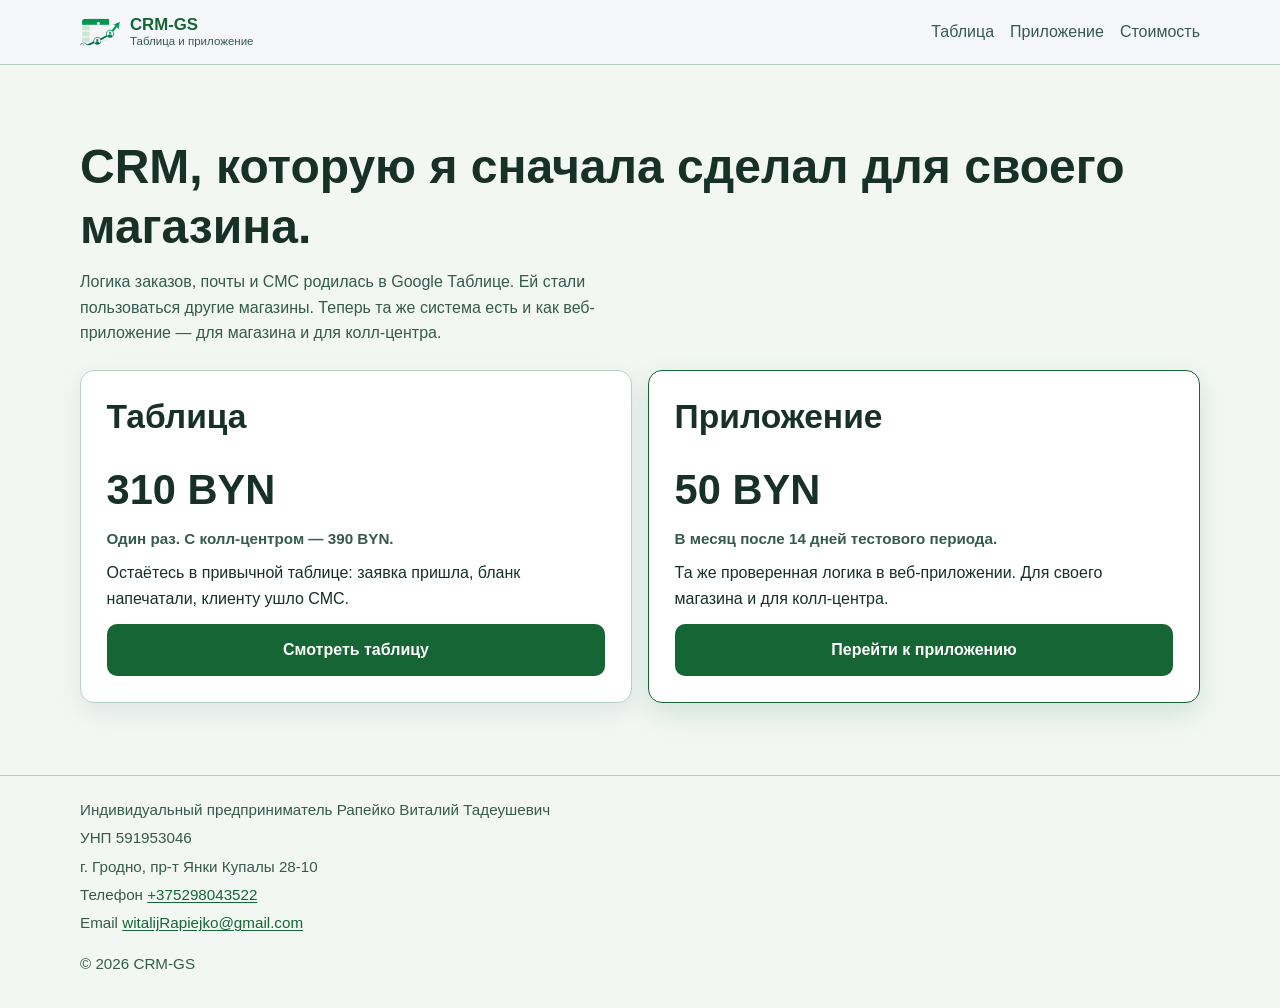
==== index.html @ 6dd7c304 "Разделить сайт на хаб, лендинг таблицы (/sheets/) и лендинг приложения (/app/); доработать форму зая" ====
<!doctype html>
<html lang="ru">
  <head>
    <meta name="facebook-domain-verification" content="3mnb32uqgi93ecxp4dsknbvhs05mfs" />
    <meta charset="UTF-8" />
    <meta name="viewport" content="width=device-width, initial-scale=1.0" />
    <title>CRM-GS — таблица и приложение для Белпочты и Европочты</title>
    <meta
      name="description"
      content="CRM-GS выросла из таблицы реального магазина. Та же логика теперь есть как Google Таблица за разовый платёж и как веб-приложение: 14 дней тестового периода, затем 50 BYN в месяц."
    />
    <link rel="canonical" href="https://crm-gs.online/" />
    <meta property="og:type" content="website" />
    <meta property="og:title" content="CRM-GS — таблица и приложение" />
    <meta
      property="og:description"
      content="Сначала таблица для своего магазина. Потом ею стали пользоваться другие. Теперь та же логика — веб-приложение."
    />
    <meta property="og:url" content="https://crm-gs.online/" />
    <meta property="og:image" content="https://crm-gs.online/assets/brand/og-image.jpg" />
    <link rel="icon" href="./assets/brand/favicon-32.png" sizes="32x32" type="image/png" />
    <link rel="apple-touch-icon" href="./assets/brand/apple-touch-icon.png" />
    <link rel="stylesheet" href="./styles.css" />
    <script defer src="./script.js?v=4"></script>
  </head>
  <body>
    <a class="skip-link" href="#main-content">Перейти к содержимому</a>
    <header class="site-header">
      <div class="container">
        <a class="brand" href="./">
          <img class="brand__logo" src="./assets/brand/logo-icon.png" alt="" width="40" height="40" decoding="async" />
          <span class="brand__text">
            <span class="brand__name">CRM-GS</span>
            <span class="brand__tagline">Таблица и приложение</span>
          </span>
        </a>
        <nav aria-label="Основная навигация">
          <ul class="nav-list">
            <li><a href="./sheets/">Таблица</a></li>
            <li><a href="./app/">Приложение</a></li>
            <li><a href="#offers">Стоимость</a></li>
          </ul>
        </nav>
      </div>
    </header>

    <main id="main-content">
      <section class="section" id="offers">
        <div class="container">
          <h1>CRM, которую я сначала сделал для своего магазина.</h1>
          <p class="lead">
            Логика заказов, почты и СМС родилась в Google Таблице. Ей стали пользоваться другие
            магазины. Теперь та же система есть и как веб-приложение — для магазина и для колл-центра.
          </p>
          <div class="product-choice">
            <article class="offer-card">
              <h2>Таблица</h2>
              <p class="price">310 BYN</p>
              <p class="price-note">Один раз. С колл-центром — 390 BYN.</p>
              <p>Остаётесь в привычной таблице: заявка пришла, бланк напечатали, клиенту ушло СМС.</p>
              <a class="btn btn-primary" href="./sheets/">Смотреть таблицу</a>
            </article>
            <article class="offer-card offer-card--featured">
              <h2>Приложение</h2>
              <p class="price">50 BYN</p>
              <p class="price-note">В месяц после 14 дней тестового периода.</p>
              <p>Та же проверенная логика в веб-приложении. Для своего магазина и для колл-центра.</p>
              <a class="btn btn-primary" href="./app/">Перейти к приложению</a>
            </article>
          </div>
        </div>
      </section>
    </main>

    <footer class="site-footer">
      <div class="container site-footer__inner">
        <address class="site-footer__legal">
          <p>Индивидуальный предприниматель Рапейко Виталий Тадеушевич</p>
          <p>УНП 591953046</p>
          <p>г. Гродно, пр-т Янки Купалы 28-10</p>
          <p>Телефон <a href="tel:+375298043522">+375298043522</a></p>
          <p>Email <a href="mailto:witalijRapiejko@gmail.com">witalijRapiejko@gmail.com</a></p>
        </address>
        <p class="site-footer__copy">© <span id="current-year"></span> CRM-GS</p>
      </div>
    </footer>
  </body>
</html>
---- styles.css ----
:root {
  --bg: #f2f7f4;
  --surface: #ffffff;
  --surface-soft: #e6f2eb;
  --text: #173028;
  --text-muted: #355b4d;
  --primary: #166534;
  --primary-hover: #14532d;
  --border: #b8d2c4;
  --shadow: 0 8px 24px rgba(15, 23, 42, 0.08);
  --shadow-soft: 0 10px 32px rgba(30, 41, 59, 0.1);
  --radius: 14px;
  --container: 1120px;
}

*,
*::before,
*::after {
  box-sizing: border-box;
}

html {
  scroll-behavior: smooth;
}

body {
  margin: 0;
  font-family: Inter, -apple-system, BlinkMacSystemFont, "Segoe UI", Roboto, sans-serif;
  line-height: 1.6;
  color: var(--text);
  background: var(--bg);
  overflow-x: hidden;
}

a {
  color: inherit;
}

.container {
  width: min(var(--container), calc(100% - 2rem));
  margin-inline: auto;
}

.skip-link {
  position: absolute;
  left: 0.5rem;
  top: -100%;
  z-index: 20;
  background: var(--primary);
  color: #fff;
  padding: 0.625rem 0.9rem;
  border-radius: 8px;
}

.skip-link:focus {
  top: 0.5rem;
}

.site-header {
  position: sticky;
  top: 0;
  z-index: 10;
  background: rgba(245, 247, 251, 0.88);
  backdrop-filter: blur(8px);
  border-bottom: 1px solid var(--border);
}

.site-header .container {
  display: flex;
  align-items: center;
  justify-content: space-between;
  gap: 1rem;
  min-height: 4rem;
}

.brand {
  display: inline-flex;
  align-items: center;
  gap: 0.625rem;
  text-decoration: none;
  color: inherit;
  flex-shrink: 0;
}

.brand__logo {
  display: block;
  width: 2.5rem;
  height: 2.5rem;
  object-fit: contain;
}

.brand__text {
  display: flex;
  flex-direction: column;
  line-height: 1.2;
}

.brand__name {
  font-weight: 700;
  font-size: 1.05rem;
  color: var(--primary);
}

.brand__tagline {
  font-weight: 500;
  font-size: 0.72rem;
  color: var(--text-muted);
}

.nav-list {
  display: flex;
  align-items: center;
  gap: 1rem;
  list-style: none;
  margin: 0;
  padding: 0;
}

.nav-list a {
  text-decoration: none;
  color: var(--text-muted);
  font-weight: 500;
}

.section {
  padding: 4.5rem 0;
}

.section-contrast {
  background: var(--surface-soft);
}

.hero-grid {
  display: grid;
  gap: 1.5rem;
  align-items: center;
}

.pain-grid,
.inside-grid,
.pricing-grid,
.author-card {
  display: grid;
  gap: 1.2rem;
  align-items: center;
}

h1,
h2,
h3 {
  margin: 0 0 0.75rem;
  line-height: 1.25;
}

h1 {
  font-size: clamp(1.85rem, 4.8vw, 3rem);
}

h2 {
  font-size: clamp(1.45rem, 3.2vw, 2.1rem);
}

h3 {
  font-size: 1.1rem;
}

p {
  margin: 0 0 0.8rem;
}

.lead {
  color: var(--text-muted);
  max-width: 64ch;
}

.btn {
  display: inline-flex;
  align-items: center;
  justify-content: center;
  cursor: pointer;
  margin-top: 1rem;
  padding: 0.75rem 1.2rem;
  border-radius: 10px;
  border: 1px solid transparent;
  text-decoration: none;
  font-weight: 600;
  transition: background 0.2s ease, transform 0.2s ease;
}

.btn-primary {
  background: var(--primary);
  color: #fff;
}

.btn-primary:hover {
  background: var(--primary-hover);
  transform: translateY(-1px);
}

.btn:focus-visible,
.nav-list a:focus-visible,
.faq-question:focus-visible {
  outline: 3px solid #86efac;
  outline-offset: 2px;
}

.btn-large {
  padding: 0.95rem 1.5rem;
  font-size: 1.05rem;
}

.media-placeholder {
  margin: 0;
  border: 2px dashed #7ba892;
  border-radius: var(--radius);
  padding: 1.6rem;
  min-height: 210px;
  display: grid;
  place-items: center;
  text-align: center;
  color: var(--text-muted);
  background: #fff;
  box-shadow: var(--shadow-soft);
}

.media-placeholder-large {
  min-height: 340px;
}

.media-collage {
  min-height: 208px;
  overflow: hidden;
  padding: 0;
}

.media-collage img {
  width: 100%;
  height: 100%;
  min-height: 208px;
  object-fit: cover;
  object-position: top;
  display: block;
}

.pain-list,
.steps-list,
.include-list {
  margin: 1.25rem 0 0;
  padding-left: 1.2rem;
}

.pain-list li,
.steps-list li,
.include-list li {
  margin-bottom: 0.65rem;
}

.reviews-grid {
  margin-top: 1.25rem;
  display: grid;
  gap: 1rem;
}

.review-card,
.offer-card,
.faq-item {
  background: var(--surface);
  border: 1px solid var(--border);
  border-radius: var(--radius);
  box-shadow: var(--shadow);
}

.review-card {
  padding: 1.1rem 1rem;
}

.review-head {
  display: flex;
  align-items: center;
  gap: 0.65rem;
  margin-bottom: 0.55rem;
}

.avatar-placeholder {
  width: 42px;
  height: 42px;
  border-radius: 999px;
  display: grid;
  place-items: center;
  background: #d1fae5;
  color: #065f46;
  font-weight: 700;
}

.review-author {
  margin: 0;
  font-weight: 700;
}

.review-meta {
  color: var(--text-muted);
  font-weight: 600;
  margin: 0.4rem 0 0;
}

.offer-card {
  padding: 1.6rem;
  display: flex;
  flex-direction: column;
  height: 100%;
}

.offer-card .include-list {
  flex: 1;
}

.offer-card .btn {
  margin-top: auto;
  width: 100%;
}

.price {
  font-size: clamp(1.8rem, 5vw, 2.6rem);
  margin: 0.4rem 0;
  font-weight: 800;
}

.price .price-note {
  font-weight: 500;
}

.price-note {
  color: var(--text-muted);
  font-size: 0.95rem;
  margin: -0.2rem 0 0.6rem;
  font-weight: 600;
}

.callcenter-flow {
  list-style: none;
  margin: 1.5rem 0 1rem;
  padding: 0;
  display: grid;
  gap: 0.75rem;
}

.callcenter-flow__step {
  background: var(--surface);
  border: 1px solid var(--border);
  border-radius: var(--radius);
  box-shadow: var(--shadow);
  padding: 1rem;
  display: grid;
  gap: 0.45rem;
}

.callcenter-flow__step p {
  margin: 0;
  font-weight: 500;
}

.callcenter-flow__num {
  width: 1.75rem;
  height: 1.75rem;
  border-radius: 999px;
  display: grid;
  place-items: center;
  background: var(--primary);
  color: #fff;
  font-weight: 700;
  font-size: 0.9rem;
}

.callcenter-benefits {
  list-style: none;
  margin: 0 0 1.5rem;
  padding: 0;
  display: flex;
  flex-wrap: wrap;
  gap: 0.5rem;
}

.callcenter-benefit {
  background: #d1fae5;
  color: #065f46;
  padding: 0.45rem 0.85rem;
  border-radius: 999px;
  font-weight: 600;
  font-size: 0.9rem;
}

.callcenter-partners-title {
  margin-top: 0.5rem;
}

.partner-grid {
  display: grid;
  gap: 1rem;
  margin-bottom: 1.25rem;
}

.partner-card {
  background: var(--surface);
  border: 1px solid var(--border);
  border-radius: var(--radius);
  box-shadow: var(--shadow);
  padding: 1.1rem;
  display: grid;
  gap: 0.65rem;
}

.partner-card h4 {
  margin: 0;
  font-size: 1.05rem;
  text-align: center;
}

.partner-card h4 a {
  color: var(--primary);
  font-weight: 600;
  text-decoration: none;
}

.partner-card h4 a:hover,
.partner-card h4 a:focus-visible {
  color: var(--primary-hover);
  text-decoration: underline;
}

.partner-card--featured {
  border-color: #93c5fd;
}

.partner-card__logo-wrap {
  background: #0a1628;
  border-radius: 10px;
  padding: 1rem;
  display: flex;
  align-items: center;
  justify-content: center;
  min-height: 120px;
}

.partner-card__logo-wrap img {
  max-height: 88px;
  width: auto;
  max-width: 100%;
  object-fit: contain;
}

.partner-card--generic {
  align-content: start;
}

.partner-card__icon {
  width: 64px;
  height: 64px;
  border-radius: 999px;
  display: grid;
  place-items: center;
  background: #d1fae5;
  color: #065f46;
  font-weight: 700;
  font-size: 1.15rem;
}

.pricing-tiers {
  display: grid;
  gap: 1rem;
  margin-top: 1.2rem;
  align-items: stretch;
}

.offer-card--featured {
  border-color: var(--primary);
  box-shadow: 0 10px 28px rgba(22, 101, 52, 0.14);
}

.pricing-contract {
  margin-top: 1.25rem;
  max-width: 280px;
}

.process-grid,
.features-grid {
  margin-top: 1.2rem;
  display: grid;
  gap: 1rem;
}

.process-video {
  margin-top: 1.2rem;
}

.pricing-grid {
  align-items: start;
}

.pricing-contact {
  margin: 1rem 0 0;
  color: var(--text-muted);
}

.pricing-contact a {
  color: var(--primary);
  font-weight: 600;
  text-decoration: none;
}

.pricing-contact a:hover,
.pricing-contact a:focus-visible {
  color: var(--primary-hover);
  text-decoration: underline;
}

.video-frame {
  position: relative;
  gap: 0.8rem;
  width: fit-content;
  max-width: 100%;
  margin-inline: auto;
}

.video-frame__media {
  width: auto;
  max-width: 100%;
  border-radius: 10px;
  background: #0f172a;
  max-height: 520px;
  display: block;
}

.video-frame__fallback {
  display: none;
  border: 1px dashed #6b8f7d;
  border-radius: 10px;
  padding: 0.9rem;
  color: var(--text-muted);
  background: #f6fbf8;
}

.video-frame.is-fallback .video-frame__media {
  display: none;
}

.video-frame.is-fallback .video-frame__fallback {
  display: block;
}

.process-step,
.feature-card {
  background: var(--surface);
  border: 1px solid var(--border);
  border-radius: var(--radius);
  box-shadow: var(--shadow);
  padding: 1rem;
}

.feature-media {
  overflow: hidden;
  padding: 0.6rem;
  min-height: 210px;
}

.feature-media img {
  width: 100%;
  height: 100%;
  min-height: 0;
  object-fit: contain;
  object-position: center;
  display: block;
}

.author-photo {
  min-height: 280px;
  overflow: hidden;
  padding: 0;
}

.author-photo img {
  width: 100%;
  height: 100%;
  min-height: 280px;
  object-fit: cover;
  display: block;
}

.inside-mockup {
  overflow: hidden;
  padding: 0;
}

.inside-mockup img {
  width: 100%;
  height: 100%;
  min-height: 280px;
  object-fit: cover;
  display: block;
}

.contract-visual {
  overflow: hidden;
  padding: 0;
  min-height: 0;
}

.contract-visual img {
  width: 100%;
  height: 100%;
  object-fit: cover;
  object-position: center;
  display: block;
  background: #fff;
}

.faq-list {
  display: grid;
  gap: 0.75rem;
  margin-top: 1.1rem;
}

.faq-item {
  padding: 0.95rem 1rem;
}

.faq-question {
  width: 100%;
  text-align: left;
  border: 0;
  background: transparent;
  font: inherit;
  font-weight: 700;
  cursor: pointer;
  padding: 0;
}

.faq-answer {
  margin-top: 0.65rem;
  color: var(--text-muted);
  display: none;
}

details.faq-item .faq-answer {
  display: block;
}

.features-more-title {
  margin-top: 2.5rem;
}

.btn-ghost {
  background: transparent;
  color: var(--text);
  border-color: var(--border);
  margin-left: 0.5rem;
}

.product-choice {
  display: grid;
  gap: 1rem;
  margin-top: 1.5rem;
}

.scenario-grid {
  display: grid;
  gap: 1rem;
}

.video-soon {
  min-height: 220px;
  display: grid;
  place-items: center;
  text-align: center;
  padding: 1.5rem;
}

.hero-actions {
  display: flex;
  flex-wrap: wrap;
  align-items: center;
  gap: 0.5rem;
}

.hero-actions .btn {
  margin-top: 0.4rem;
}

.faq-item.is-open .faq-answer {
  display: block;
}

.final-cta-section {
  background: linear-gradient(135deg, #d1fae5, #ecfdf3);
}

.site-footer {
  border-top: 1px solid var(--border);
  padding: 1.4rem 0 2rem;
  color: var(--text-muted);
  font-size: 0.95rem;
}

.site-footer__inner {
  display: grid;
  gap: 1rem;
}

.site-footer__legal {
  font-style: normal;
  margin: 0;
  display: grid;
  gap: 0.25rem;
}

.site-footer__legal p {
  margin: 0;
}

.site-footer__legal a {
  color: var(--primary);
  text-decoration: underline;
  text-underline-offset: 0.15em;
}

.site-footer__legal a:hover {
  color: var(--primary-hover);
}

.site-footer__copy {
  margin: 0;
}

.lead-modal[hidden] {
  display: none;
}

.lead-modal {
  position: fixed;
  inset: 0;
  z-index: 40;
  display: grid;
  place-items: center;
  padding: 1rem;
}

.lead-modal__overlay {
  position: absolute;
  inset: 0;
  background: rgba(15, 23, 42, 0.58);
}

.lead-modal__dialog {
  position: relative;
  width: min(560px, 100%);
  background: var(--surface);
  border-radius: var(--radius);
  border: 1px solid var(--border);
  box-shadow: var(--shadow-soft);
  padding: 1.2rem;
}

.lead-modal__close {
  position: absolute;
  top: 0.55rem;
  right: 0.55rem;
  border: 0;
  background: transparent;
  color: var(--text-muted);
  font-size: 1.8rem;
  line-height: 1;
  cursor: pointer;
}

.lead-form {
  margin-top: 0.7rem;
  display: grid;
  gap: 0.75rem;
}

.lead-form__field {
  display: grid;
  gap: 0.35rem;
}

.lead-form__field span {
  font-weight: 600;
}

.lead-form__field input {
  width: 100%;
  border: 1px solid #cbd5e1;
  border-radius: 10px;
  min-height: 44px;
  padding: 0.65rem 0.8rem;
  font: inherit;
}

.lead-form__field input:focus-visible,
.lead-modal__close:focus-visible {
  outline: 3px solid #86efac;
  outline-offset: 2px;
}

.lead-form__error {
  min-height: 1rem;
  color: #dc2626;
  font-size: 0.88rem;
}

.lead-form__field.is-invalid input {
  border-color: #dc2626;
}

.lead-form__hint {
  margin: 0;
  color: var(--text-muted);
  font-size: 0.92rem;
}

.lead-form__field-honeypot {
  position: absolute;
  width: 1px;
  height: 1px;
  overflow: hidden;
  clip: rect(0, 0, 0, 0);
  white-space: nowrap;
}

.lead-form__submit {
  width: 100%;
}

.lead-form__submit[disabled] {
  opacity: 0.7;
  cursor: not-allowed;
}

.lead-form__status {
  min-height: 1.2rem;
  margin: 0;
  font-size: 0.92rem;
}

.lead-form__status.is-success {
  color: #166534;
}

.lead-form__status.is-error {
  color: #b91c1c;
}

@media (min-width: 800px) {
  .hero-grid {
    grid-template-columns: 1.1fr 0.9fr;
  }

  .pain-grid,
  .inside-grid,
  .pricing-grid,
  .author-card {
    grid-template-columns: repeat(2, minmax(0, 1fr));
  }

  .pricing-contact {
    grid-column: 1 / -1;
  }

  .process-grid {
    grid-template-columns: repeat(3, minmax(0, 1fr));
  }

  .features-grid,
  .product-choice,
  .scenario-grid {
    grid-template-columns: repeat(3, minmax(0, 1fr));
  }

  .scenario-grid,
  .product-choice {
    grid-template-columns: repeat(2, minmax(0, 1fr));
  }

  .callcenter-flow {
    grid-template-columns: repeat(4, minmax(0, 1fr));
  }

  .partner-grid {
    grid-template-columns: repeat(2, minmax(0, 1fr));
  }

  .pricing-tiers {
    grid-template-columns: repeat(2, minmax(0, 1fr));
  }

  .reviews-grid {
    grid-template-columns: repeat(2, minmax(0, 1fr));
  }

  .media-collage {
    height: 400px;
    min-height: 400px;
  }

  .media-collage img {
    height: 100%;
    min-height: 0;
  }
}

@media (max-width: 760px) {
  .container {
    width: min(420px, calc(100% - 1.5rem));
  }

  .site-header .container {
    flex-wrap: wrap;
    padding: 0.55rem 0;
  }

  .brand__tagline {
    display: none;
  }

  .site-header nav {
    width: 100%;
    min-width: 0;
  }

  .nav-list {
    width: 100%;
    overflow-x: auto;
    padding-bottom: 0.3rem;
    white-space: nowrap;
  }

  .hero-grid,
  .pain-grid,
  .inside-grid,
  .pricing-grid,
  .author-card,
  .reviews-grid,
  .process-grid,
  .features-grid,
  .callcenter-flow,
  .partner-grid,
  .pricing-tiers {
    justify-items: center;
  }

  .media-placeholder,
  .review-card,
  .offer-card,
  .faq-item,
  .feature-card,
  .process-step,
  .partner-card,
  .callcenter-flow__step {
    width: 100%;
  }

  .video-frame {
    justify-self: center;
  }

  h1,
  h2,
  h3 {
    text-align: center;
  }

  .pricing-contact {
    text-align: center;
  }

  .lead {
    margin-inline: auto;
    text-align: center;
  }

  .btn {
    display: flex;
    width: 100%;
    max-width: 360px;
    margin-inline: auto;
  }

  .review-head {
    justify-content: center;
  }

  .review-author,
  .review-meta {
    text-align: center;
  }

  .callcenter-benefits {
    justify-content: center;
  }

  .partner-card--generic .partner-card__icon {
    margin-inline: auto;
  }

  .pricing-contract {
    margin-inline: auto;
  }
}
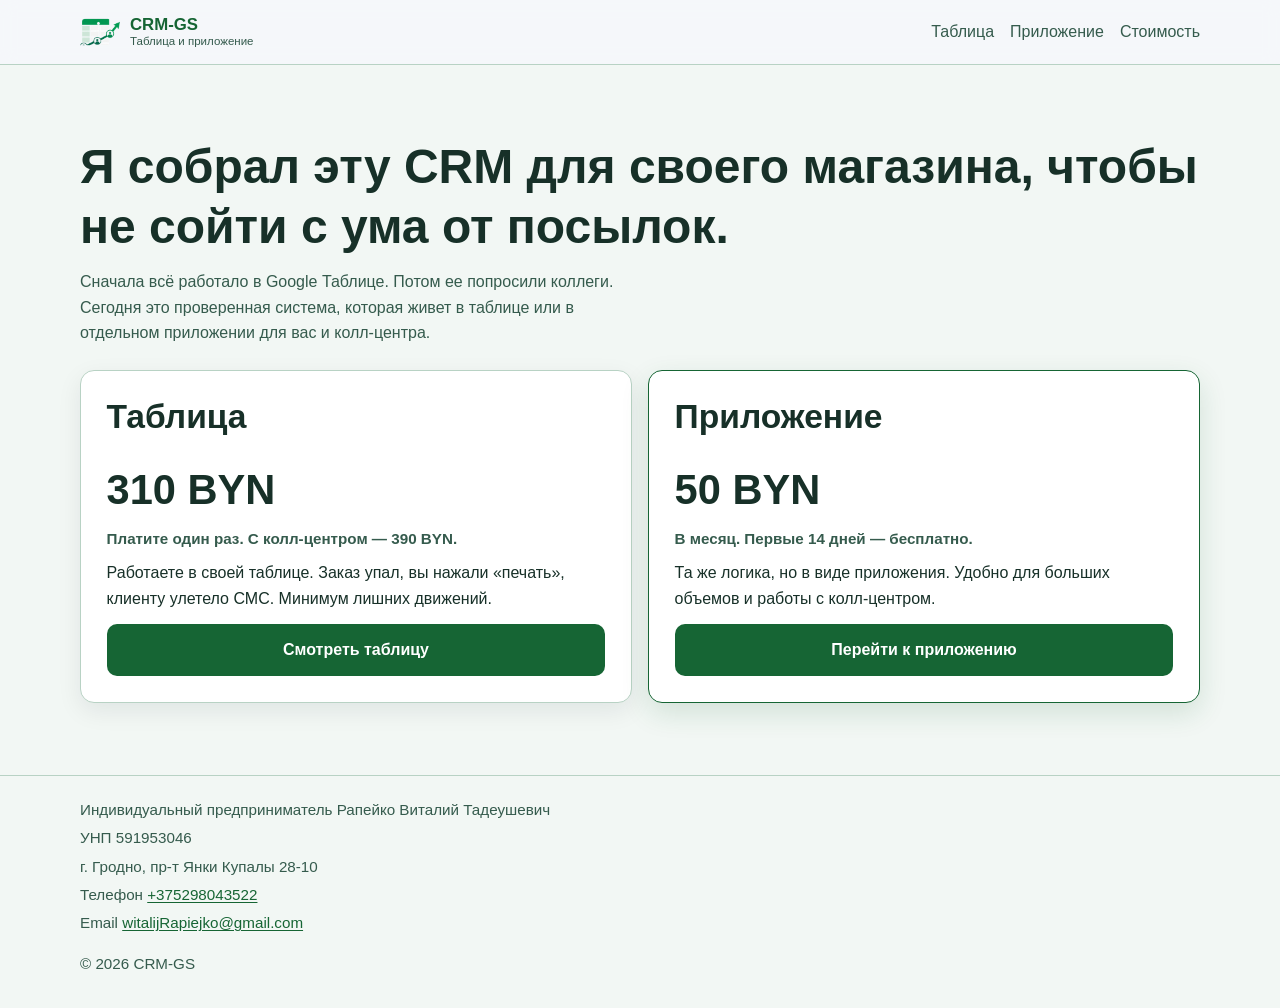
==== commit 5dfb08d3: "Обновить тексты на главной, /sheets/ и /app/ — личный тон и более прямые формулировки." ====
--- a/index.html
+++ b/index.html
@@ -4,17 +4,17 @@
     <meta name="facebook-domain-verification" content="3mnb32uqgi93ecxp4dsknbvhs05mfs" />
     <meta charset="UTF-8" />
     <meta name="viewport" content="width=device-width, initial-scale=1.0" />
-    <title>CRM-GS — таблица и приложение для Белпочты и Европочты</title>
+    <title>CRM-GS: порядок в заказах через таблицу или приложение</title>
     <meta
       name="description"
-      content="CRM-GS выросла из таблицы реального магазина. Та же логика теперь есть как Google Таблица за разовый платёж и как веб-приложение: 14 дней тестового периода, затем 50 BYN в месяц."
+      content="Я собрал эту систему для своего магазина, когда устал от рутины. Теперь это готовая таблица за разовый платеж или приложение за 50 BYN в месяц. Выбирайте, что удобнее."
     />
     <link rel="canonical" href="https://crm-gs.online/" />
     <meta property="og:type" content="website" />
     <meta property="og:title" content="CRM-GS — таблица и приложение" />
     <meta
       property="og:description"
-      content="Сначала таблица для своего магазина. Потом ею стали пользоваться другие. Теперь та же логика — веб-приложение."
+      content="Сначала я сделал таблицу для себя. Потом ее забрали другие магазины. Теперь эта же логика работает в приложении."
     />
     <meta property="og:url" content="https://crm-gs.online/" />
     <meta property="og:image" content="https://crm-gs.online/assets/brand/og-image.jpg" />
@@ -47,24 +47,24 @@
     <main id="main-content">
       <section class="section" id="offers">
         <div class="container">
-          <h1>CRM, которую я сначала сделал для своего магазина.</h1>
+          <h1>Я собрал эту CRM для своего магазина, чтобы не сойти с ума от посылок.</h1>
           <p class="lead">
-            Логика заказов, почты и СМС родилась в Google Таблице. Ей стали пользоваться другие
-            магазины. Теперь та же система есть и как веб-приложение — для магазина и для колл-центра.
+            Сначала всё работало в Google Таблице. Потом ее попросили коллеги. Сегодня это
+            проверенная система, которая живет в таблице или в отдельном приложении для вас и колл-центра.
           </p>
           <div class="product-choice">
             <article class="offer-card">
               <h2>Таблица</h2>
               <p class="price">310 BYN</p>
-              <p class="price-note">Один раз. С колл-центром — 390 BYN.</p>
-              <p>Остаётесь в привычной таблице: заявка пришла, бланк напечатали, клиенту ушло СМС.</p>
+              <p class="price-note">Платите один раз. С колл-центром — 390 BYN.</p>
+              <p>Работаете в своей таблице. Заказ упал, вы нажали «печать», клиенту улетело СМС. Минимум лишних движений.</p>
               <a class="btn btn-primary" href="./sheets/">Смотреть таблицу</a>
             </article>
             <article class="offer-card offer-card--featured">
               <h2>Приложение</h2>
               <p class="price">50 BYN</p>
-              <p class="price-note">В месяц после 14 дней тестового периода.</p>
-              <p>Та же проверенная логика в веб-приложении. Для своего магазина и для колл-центра.</p>
+              <p class="price-note">В месяц. Первые 14 дней — бесплатно.</p>
+              <p>Та же логика, но в виде приложения. Удобно для больших объемов и работы с колл-центром.</p>
               <a class="btn btn-primary" href="./app/">Перейти к приложению</a>
             </article>
           </div>
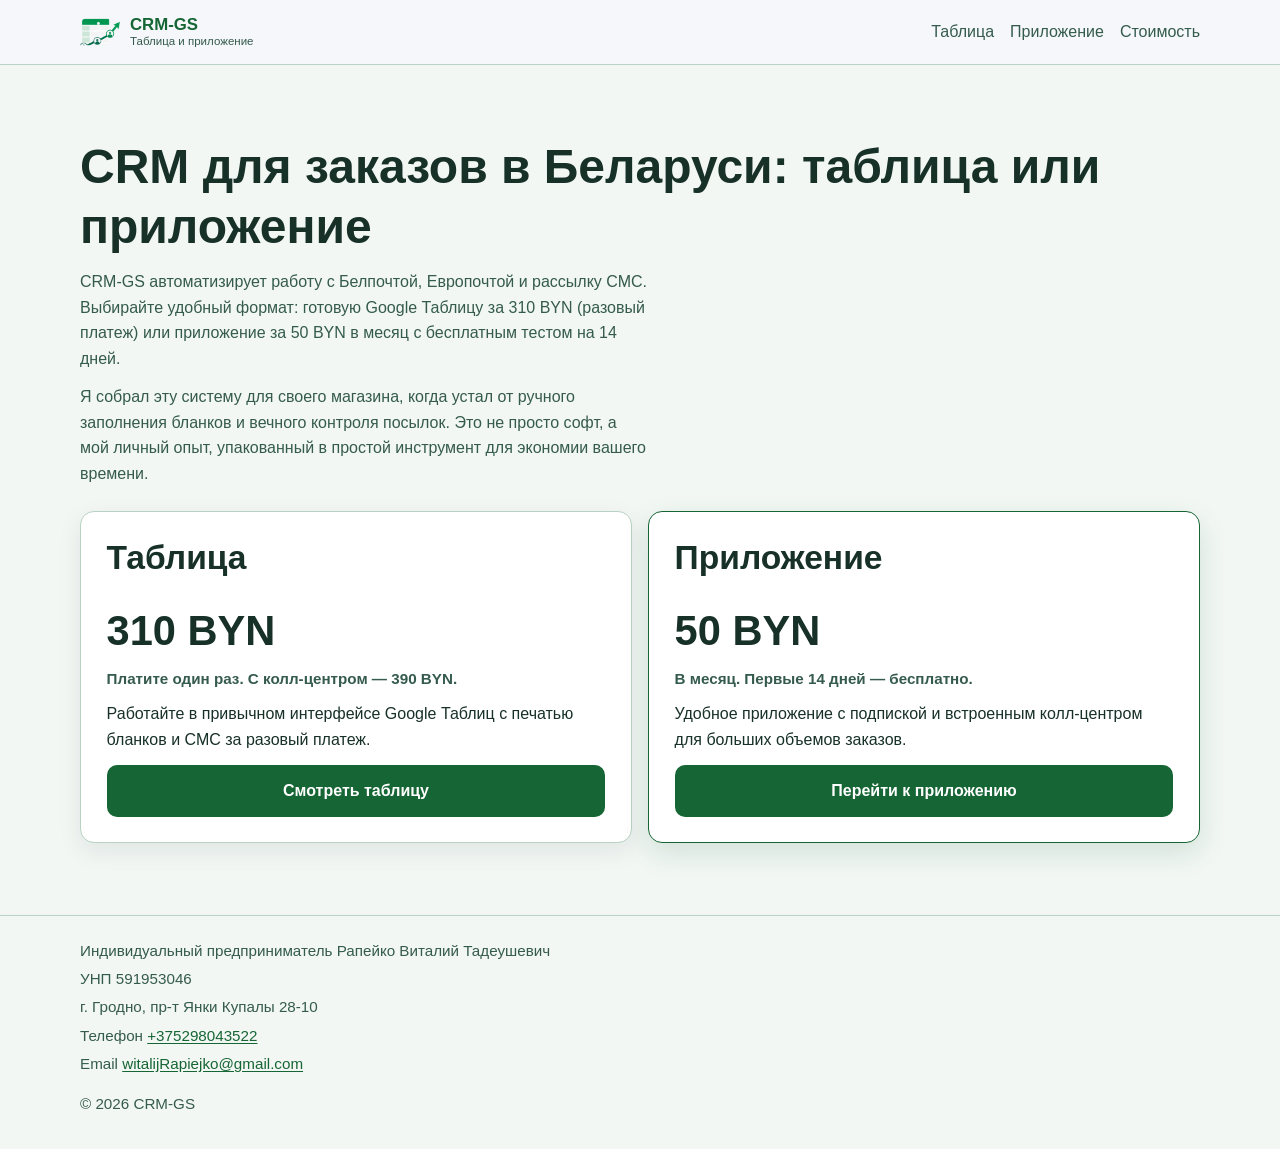
==== commit 31b54732: "Копирайт на хабе и лендингах; robots.txt и sitemap.xml; docs/ в .gitignore" ====
--- a/index.html
+++ b/index.html
@@ -2,26 +2,67 @@
 <html lang="ru">
   <head>
     <meta name="facebook-domain-verification" content="3mnb32uqgi93ecxp4dsknbvhs05mfs" />
+    <meta name="google-site-verification" content="UwMYudX9kcGmGORs3hnPnRqis8ac7l6uOlVpeBJq3gY" />
     <meta charset="UTF-8" />
     <meta name="viewport" content="width=device-width, initial-scale=1.0" />
-    <title>CRM-GS: порядок в заказах через таблицу или приложение</title>
+    <title>CRM для товарного бизнеса в Беларуси: таблица или приложение</title>
     <meta
       name="description"
-      content="Я собрал эту систему для своего магазина, когда устал от рутины. Теперь это готовая таблица за разовый платеж или приложение за 50 BYN в месяц. Выбирайте, что удобнее."
+      content="Автоматизируйте заказы, СМС и почту. Google Таблица от 310 BYN разово или приложение за 50 BYN/мес. Сделано владельцем магазина для себя. Попробуйте!"
     />
     <link rel="canonical" href="https://crm-gs.online/" />
+    <meta property="og:locale" content="ru_BY" />
     <meta property="og:type" content="website" />
-    <meta property="og:title" content="CRM-GS — таблица и приложение" />
+    <meta property="og:title" content="CRM-GS — порядок в заказах через таблицу или приложение" />
     <meta
       property="og:description"
-      content="Сначала я сделал таблицу для себя. Потом ее забрали другие магазины. Теперь эта же логика работает в приложении."
+      content="CRM для товарки: автоматизация Белпочты, Европочты и СМС. Выбирайте формат: таблица за разовый платеж или приложение с отчетами в Telegram."
     />
     <meta property="og:url" content="https://crm-gs.online/" />
     <meta property="og:image" content="https://crm-gs.online/assets/brand/og-image.jpg" />
+    <meta name="twitter:card" content="summary_large_image" />
+    <meta name="twitter:title" content="CRM-GS — порядок в заказах через таблицу или приложение" />
+    <meta
+      name="twitter:description"
+      content="CRM для товарки: автоматизация Белпочты, Европочты и СМС. Выбирайте формат: таблица за разовый платеж или приложение с отчетами в Telegram."
+    />
+    <meta name="twitter:image" content="https://crm-gs.online/assets/brand/og-image.jpg" />
     <link rel="icon" href="./assets/brand/favicon-32.png" sizes="32x32" type="image/png" />
     <link rel="apple-touch-icon" href="./assets/brand/apple-touch-icon.png" />
     <link rel="stylesheet" href="./styles.css" />
     <script defer src="./script.js?v=4"></script>
+    <script type="application/ld+json">
+      {
+        "@context": "https://schema.org",
+        "@graph": [
+          {
+            "@type": "Organization",
+            "@id": "https://crm-gs.online/#organization",
+            "name": "CRM-GS",
+            "legalName": "Индивидуальный предприниматель Рапейко Виталий Тадеушевич",
+            "taxID": "591953046",
+            "url": "https://crm-gs.online/",
+            "email": "witalijRapiejko@gmail.com",
+            "telephone": "+375298043522",
+            "address": {
+              "@type": "PostalAddress",
+              "streetAddress": "пр-т Янки Купалы 28-10",
+              "addressLocality": "Гродно",
+              "addressCountry": "BY"
+            }
+          },
+          {
+            "@type": "WebSite",
+            "@id": "https://crm-gs.online/#website",
+            "url": "https://crm-gs.online/",
+            "name": "CRM-GS",
+            "publisher": {
+              "@id": "https://crm-gs.online/#organization"
+            }
+          }
+        ]
+      }
+    </script>
   </head>
   <body>
     <a class="skip-link" href="#main-content">Перейти к содержимому</a>
@@ -47,24 +88,26 @@
     <main id="main-content">
       <section class="section" id="offers">
         <div class="container">
-          <h1>Я собрал эту CRM для своего магазина, чтобы не сойти с ума от посылок.</h1>
+          <h1>CRM для заказов в Беларуси: таблица или приложение</h1>
           <p class="lead">
-            Сначала всё работало в Google Таблице. Потом ее попросили коллеги. Сегодня это
-            проверенная система, которая живет в таблице или в отдельном приложении для вас и колл-центра.
+            CRM-GS автоматизирует работу с Белпочтой, Европочтой и рассылку СМС. Выбирайте удобный формат: готовую Google Таблицу за 310 BYN (разовый платеж) или приложение за 50 BYN в месяц с бесплатным тестом на 14 дней.
+          </p>
+          <p class="lead">
+            Я собрал эту систему для своего магазина, когда устал от ручного заполнения бланков и вечного контроля посылок. Это не просто софт, а мой личный опыт, упакованный в простой инструмент для экономии вашего времени.
           </p>
           <div class="product-choice">
             <article class="offer-card">
               <h2>Таблица</h2>
               <p class="price">310 BYN</p>
               <p class="price-note">Платите один раз. С колл-центром — 390 BYN.</p>
-              <p>Работаете в своей таблице. Заказ упал, вы нажали «печать», клиенту улетело СМС. Минимум лишних движений.</p>
+              <p>Работайте в привычном интерфейсе Google Таблиц с печатью бланков и СМС за разовый платеж.</p>
               <a class="btn btn-primary" href="./sheets/">Смотреть таблицу</a>
             </article>
             <article class="offer-card offer-card--featured">
               <h2>Приложение</h2>
               <p class="price">50 BYN</p>
               <p class="price-note">В месяц. Первые 14 дней — бесплатно.</p>
-              <p>Та же логика, но в виде приложения. Удобно для больших объемов и работы с колл-центром.</p>
+              <p>Удобное приложение с подпиской и встроенным колл-центром для больших объемов заказов.</p>
               <a class="btn btn-primary" href="./app/">Перейти к приложению</a>
             </article>
           </div>
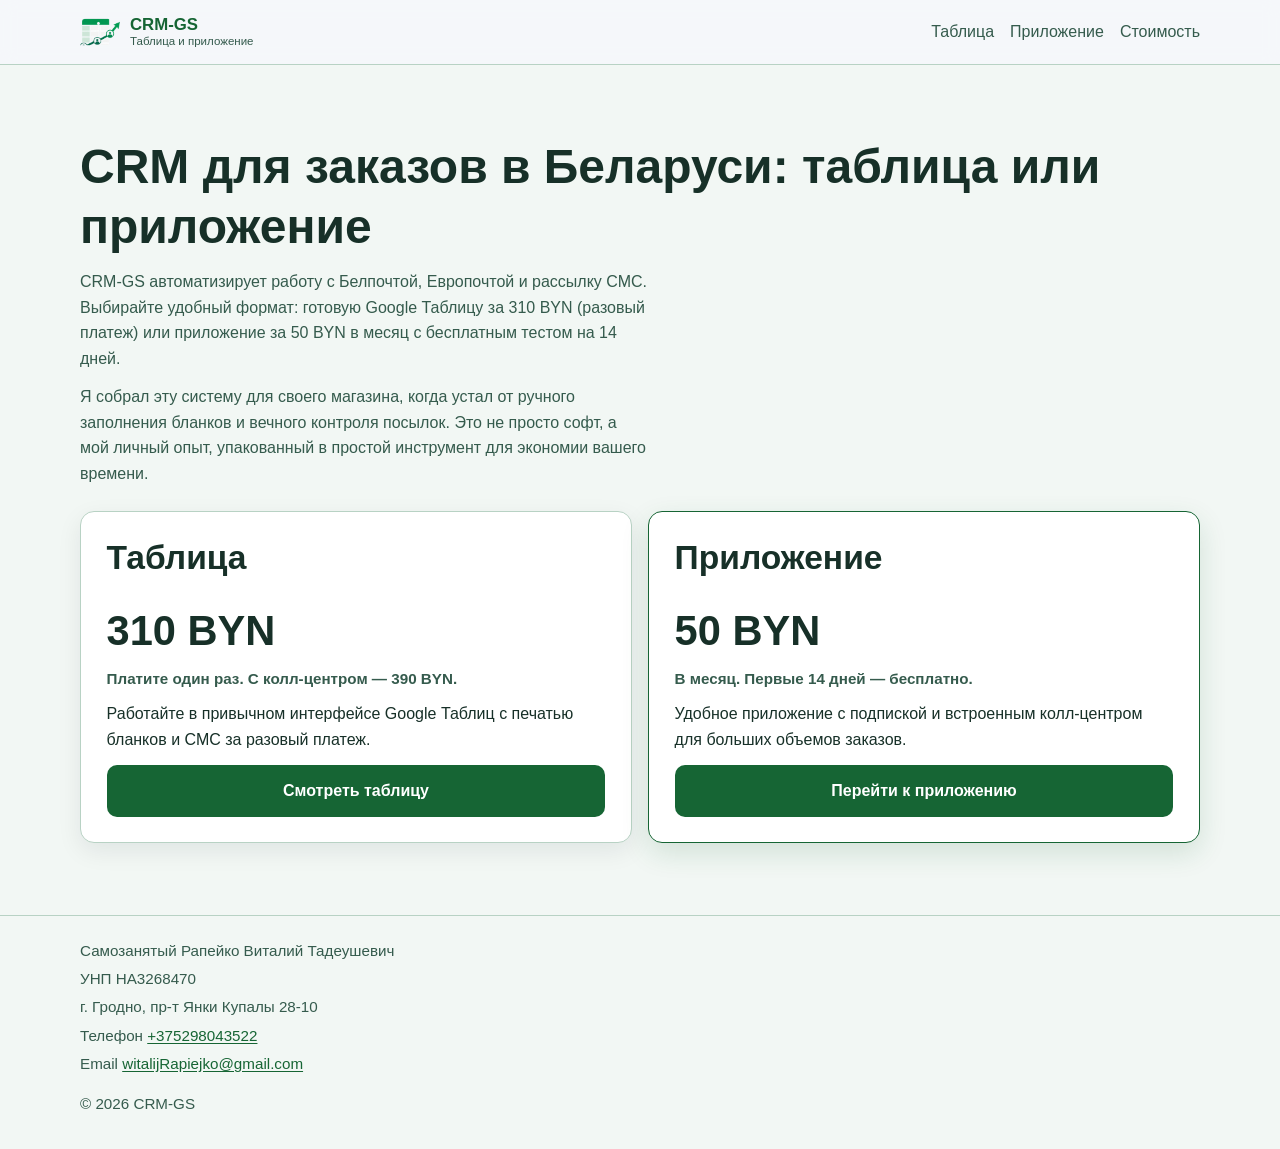
==== commit 8278ffad: "Pixel TT" ====
--- a/index.html
+++ b/index.html
@@ -63,6 +63,19 @@
         ]
       }
     </script>
+    <!-- TikTok Pixel Code Start -->
+    <script>
+      !function (w, d, t) {
+        w.TiktokAnalyticsObject=t;var ttq=w[t]=w[t]||[];ttq.methods=["page","track","identify","instances","debug","on","off","once","ready","alias","group","enableCookie","disableCookie","holdConsent","revokeConsent","grantConsent"],ttq.setAndDefer=function(t,e){t[e]=function(){t.push([e].concat(Array.prototype.slice.call(arguments,0)))}};for(var i=0;i<ttq.methods.length;i++)ttq.setAndDefer(ttq,ttq.methods[i]);ttq.instance=function(t){for(
+      var e=ttq._i[t]||[],n=0;n<ttq.methods.length;n++)ttq.setAndDefer(e,ttq.methods[n]);return e},ttq.load=function(e,n){var r="https://analytics.tiktok.com/i18n/pixel/events.js",o=n&&n.partner;ttq._i=ttq._i||{},ttq._i[e]=[],ttq._i[e]._u=r,ttq._t=ttq._t||{},ttq._t[e]=+new Date,ttq._o=ttq._o||{},ttq._o[e]=n||{};n=document.createElement("script")
+      ;n.type="text/javascript",n.async=!0,n.src=r+"?sdkid="+e+"&lib="+t;e=document.getElementsByTagName("script")[0];e.parentNode.insertBefore(n,e)};
+      
+      
+        ttq.load('DB4FIGBC77UAOLDV4LM0');
+        ttq.page();
+      }(window, document, 'ttq');
+    </script>
+    <!-- TikTok Pixel Code End -->
   </head>
   <body>
     <a class="skip-link" href="#main-content">Перейти к содержимому</a>
@@ -118,8 +131,8 @@
     <footer class="site-footer">
       <div class="container site-footer__inner">
         <address class="site-footer__legal">
-          <p>Индивидуальный предприниматель Рапейко Виталий Тадеушевич</p>
-          <p>УНП 591953046</p>
+          <p>Самозанятый Рапейко Виталий Тадеушевич</p>
+          <p>УНП НА3268470</p>
           <p>г. Гродно, пр-т Янки Купалы 28-10</p>
           <p>Телефон <a href="tel:+375298043522">+375298043522</a></p>
           <p>Email <a href="mailto:witalijRapiejko@gmail.com">witalijRapiejko@gmail.com</a></p>
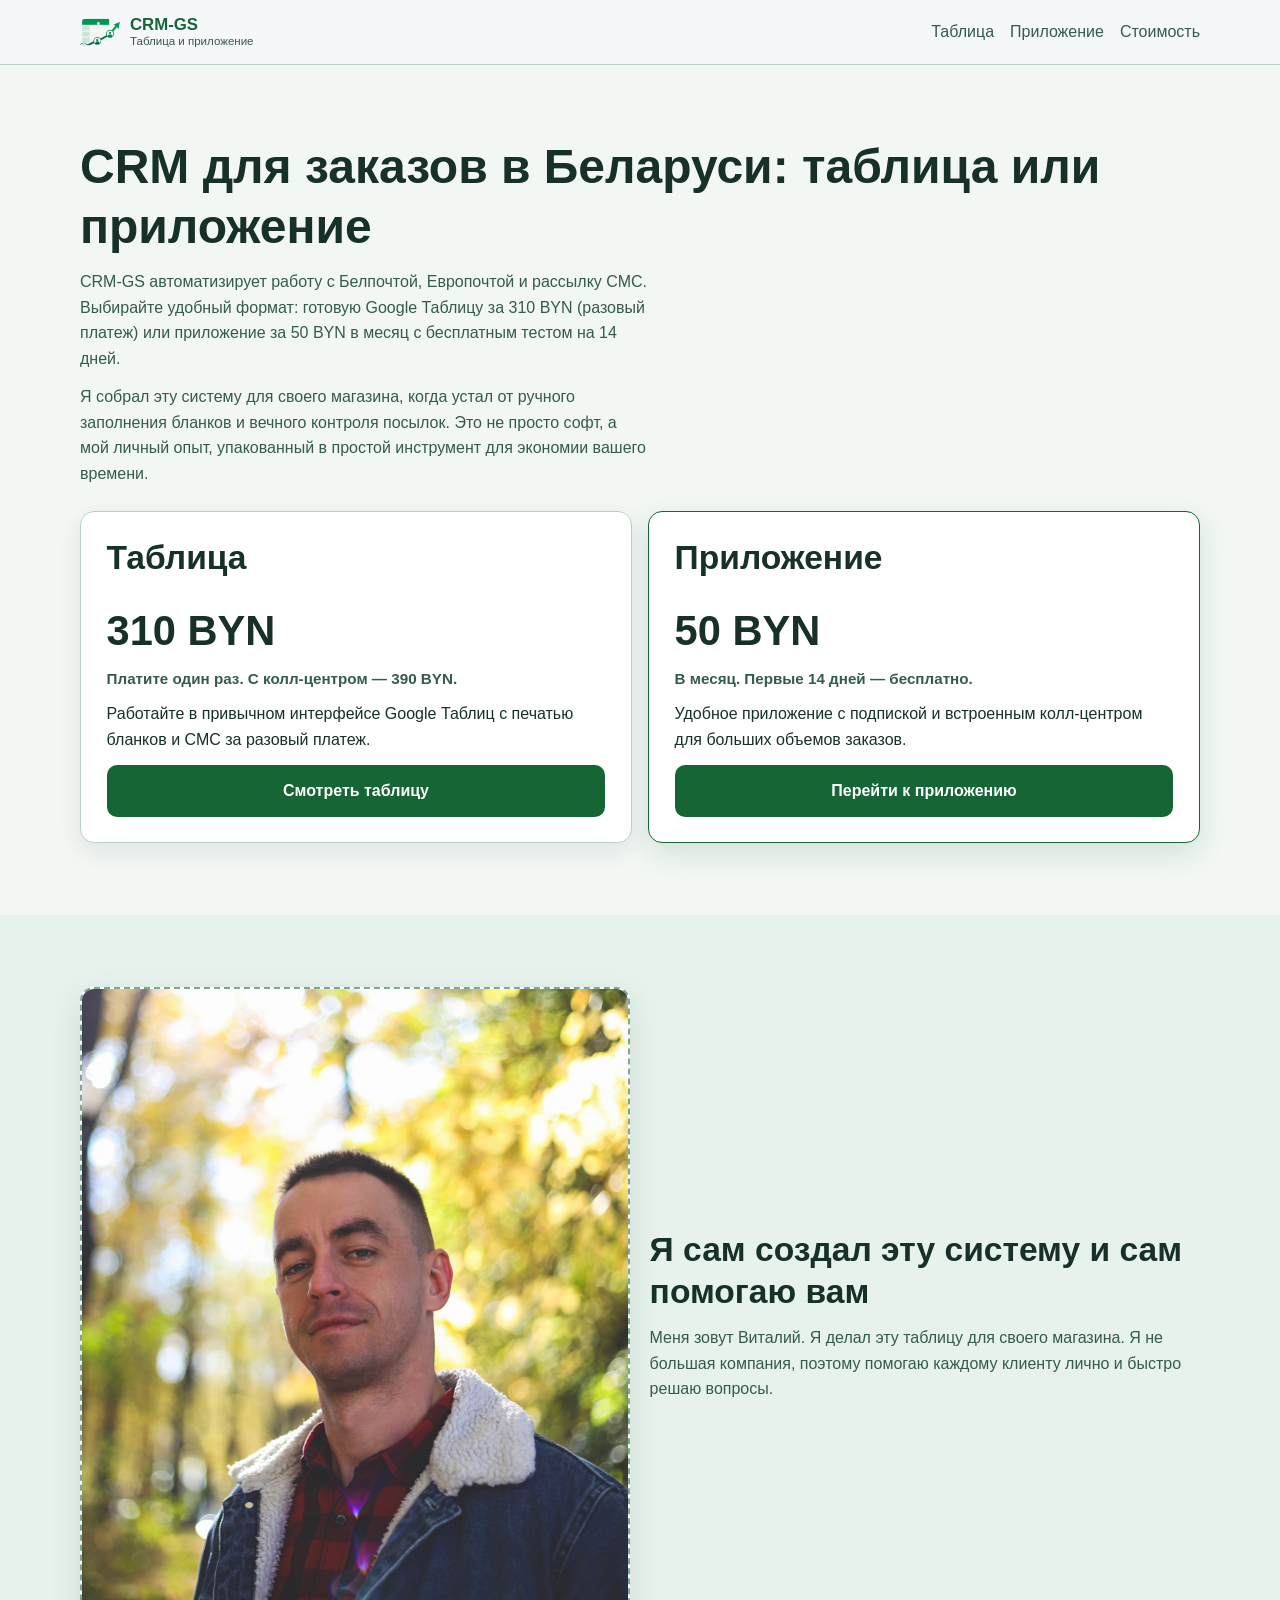
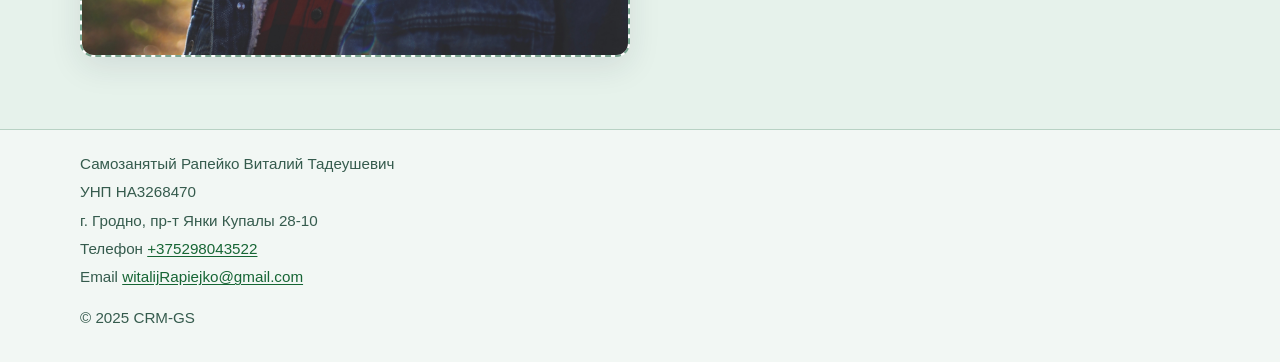
==== commit d55634f0: "Author and footer sections load to all pages" ====
--- a/index.html
+++ b/index.html
@@ -30,7 +30,7 @@
     <link rel="icon" href="./assets/brand/favicon-32.png" sizes="32x32" type="image/png" />
     <link rel="apple-touch-icon" href="./assets/brand/apple-touch-icon.png" />
     <link rel="stylesheet" href="./styles.css" />
-    <script defer src="./script.js?v=4"></script>
+    <script defer src="./script.js?v=7"></script>
     <script type="application/ld+json">
       {
         "@context": "https://schema.org",
@@ -128,17 +128,7 @@
       </section>
     </main>
 
-    <footer class="site-footer">
-      <div class="container site-footer__inner">
-        <address class="site-footer__legal">
-          <p>Самозанятый Рапейко Виталий Тадеушевич</p>
-          <p>УНП НА3268470</p>
-          <p>г. Гродно, пр-т Янки Купалы 28-10</p>
-          <p>Телефон <a href="tel:+375298043522">+375298043522</a></p>
-          <p>Email <a href="mailto:witalijRapiejko@gmail.com">witalijRapiejko@gmail.com</a></p>
-        </address>
-        <p class="site-footer__copy">© <span id="current-year"></span> CRM-GS</p>
-      </div>
-    </footer>
+    <div data-site-author></div>
+    <div data-site-footer></div>
   </body>
 </html>
